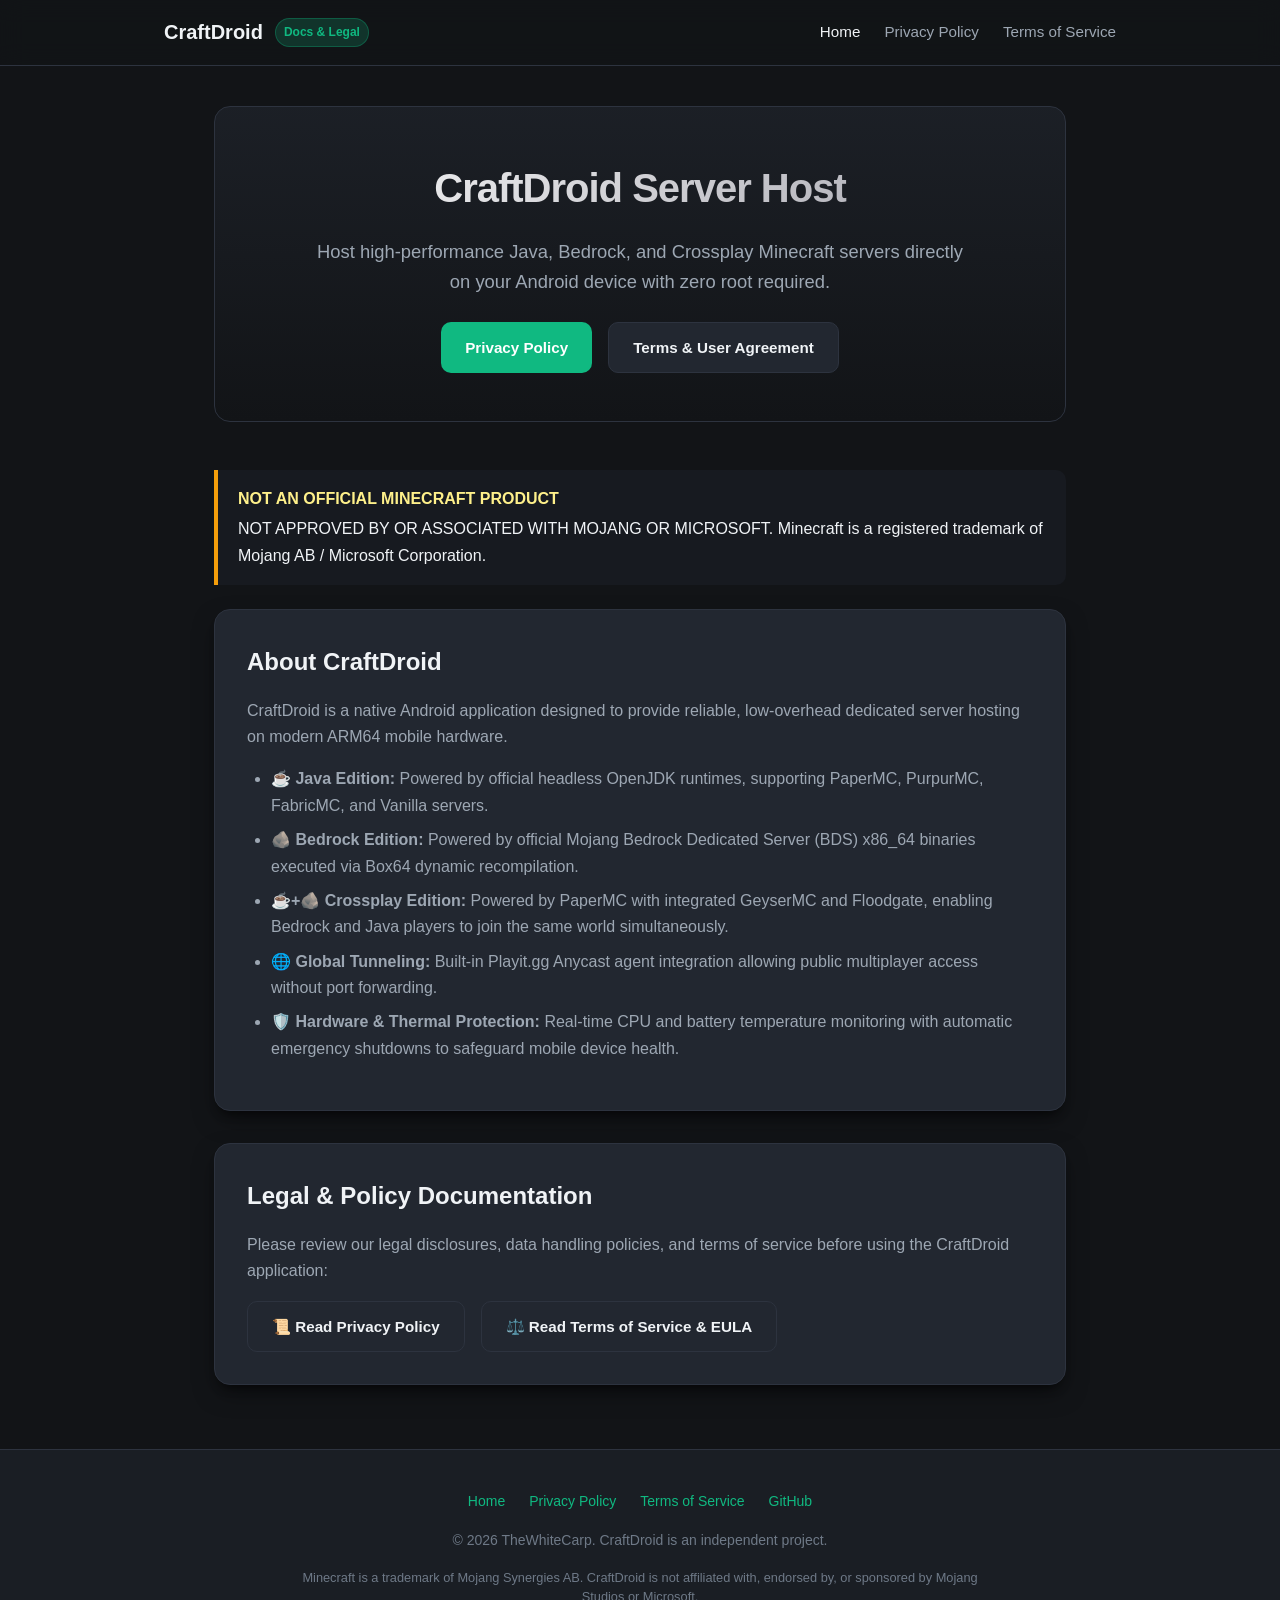
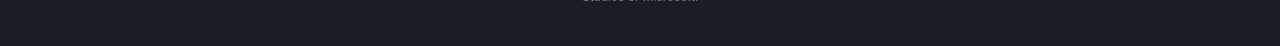
==== doc/index.html @ 3264bdd9 "Add /docs and /doc directories and .nojekyll for GitHub Pages deployment" ====
<!DOCTYPE html>
<html lang="en">
<head>
  <meta charset="UTF-8">
  <meta name="viewport" content="width=device-width, initial-scale=1.0">
  <title>CraftDroid — Dedicated Minecraft Server Host for Android</title>
  <link rel="stylesheet" href="styles.css">
  <meta name="description" content="CraftDroid allows you to run high-performance Java, Bedrock, and Crossplay Minecraft servers directly on your Android device.">
</head>
<body>
  <header>
    <div class="nav-container">
      <a href="index.html" class="brand">
        CraftDroid <span class="badge">Docs & Legal</span>
      </a>
      <nav>
        <ul class="nav-links">
          <li><a href="index.html" class="active">Home</a></li>
          <li><a href="privacy.html">Privacy Policy</a></li>
          <li><a href="terms.html">Terms of Service</a></li>
        </ul>
      </nav>
    </div>
  </header>

  <main>
    <section class="hero">
      <h1>CraftDroid Server Host</h1>
      <p>Host high-performance Java, Bedrock, and Crossplay Minecraft servers directly on your Android device with zero root required.</p>
      <div class="btn-group">
        <a href="privacy.html" class="btn btn-primary">Privacy Policy</a>
        <a href="terms.html" class="btn btn-secondary">Terms & User Agreement</a>
      </div>
    </section>

    <div class="disclaimer-box">
      <strong>NOT AN OFFICIAL MINECRAFT PRODUCT</strong>
      NOT APPROVED BY OR ASSOCIATED WITH MOJANG OR MICROSOFT. Minecraft is a registered trademark of Mojang AB / Microsoft Corporation.
    </div>

    <section class="card">
      <h2>About CraftDroid</h2>
      <p>
        CraftDroid is a native Android application designed to provide reliable, low-overhead dedicated server hosting on modern ARM64 mobile hardware.
      </p>
      <ul>
        <li><strong>☕ Java Edition:</strong> Powered by official headless OpenJDK runtimes, supporting PaperMC, PurpurMC, FabricMC, and Vanilla servers.</li>
        <li><strong>🪨 Bedrock Edition:</strong> Powered by official Mojang Bedrock Dedicated Server (BDS) x86_64 binaries executed via Box64 dynamic recompilation.</li>
        <li><strong>☕+🪨 Crossplay Edition:</strong> Powered by PaperMC with integrated GeyserMC and Floodgate, enabling Bedrock and Java players to join the same world simultaneously.</li>
        <li><strong>🌐 Global Tunneling:</strong> Built-in Playit.gg Anycast agent integration allowing public multiplayer access without port forwarding.</li>
        <li><strong>🛡️ Hardware & Thermal Protection:</strong> Real-time CPU and battery temperature monitoring with automatic emergency shutdowns to safeguard mobile device health.</li>
      </ul>
    </section>

    <section class="card">
      <h2>Legal & Policy Documentation</h2>
      <p>
        Please review our legal disclosures, data handling policies, and terms of service before using the CraftDroid application:
      </p>
      <div class="btn-group" style="justify-content: flex-start;">
        <a href="privacy.html" class="btn btn-secondary">📜 Read Privacy Policy</a>
        <a href="terms.html" class="btn btn-secondary">⚖️ Read Terms of Service & EULA</a>
      </div>
    </section>
  </main>

  <footer>
    <div class="footer-content">
      <div class="footer-links">
        <a href="index.html">Home</a>
        <a href="privacy.html">Privacy Policy</a>
        <a href="terms.html">Terms of Service</a>
        <a href="https://github.com/TheWhiteCarp/CraftDroid.github.io" target="_blank" rel="noopener">GitHub</a>
      </div>
      <p>&copy; 2026 TheWhiteCarp. CraftDroid is an independent project.</p>
      <p class="footer-disclaimer">
        Minecraft is a trademark of Mojang Synergies AB. CraftDroid is not affiliated with, endorsed by, or sponsored by Mojang Studios or Microsoft.
      </p>
    </div>
  </footer>
</body>
</html>
---- doc/styles.css ----
:root {
  --bg-primary: #121417;
  --bg-secondary: #1a1e24;
  --bg-card: #222730;
  --text-primary: #f0f3f6;
  --text-secondary: #9da7b3;
  --text-muted: #6e7987;
  --accent-green: #38bdf8;
  --accent-emerald: #10b981;
  --accent-warning: #f59e0b;
  --border-color: #2d333f;
  --header-bg: rgba(18, 20, 23, 0.85);
  --shadow: 0 10px 25px -5px rgba(0, 0, 0, 0.5), 0 8px 10px -6px rgba(0, 0, 0, 0.5);
  --radius-lg: 16px;
  --radius-md: 10px;
}

* {
  box-sizing: border-box;
  margin: 0;
  padding: 0;
}

body {
  font-family: -apple-system, BlinkMacSystemFont, "Segoe UI", Roboto, Helvetica, Arial, sans-serif;
  background-color: var(--bg-primary);
  color: var(--text-primary);
  line-height: 1.65;
  -webkit-font-smoothing: antialiased;
}

a {
  color: var(--accent-emerald);
  text-decoration: none;
  transition: color 0.2s ease;
}

a:hover {
  color: #34d399;
  text-decoration: underline;
}

header {
  position: sticky;
  top: 0;
  z-index: 100;
  background-color: var(--header-bg);
  backdrop-filter: blur(12px);
  -webkit-backdrop-filter: blur(12px);
  border-bottom: 1px solid var(--border-color);
}

.nav-container {
  max-width: 1000px;
  margin: 0 auto;
  padding: 1rem 1.5rem;
  display: flex;
  align-items: center;
  justify-content: space-between;
}

.brand {
  display: flex;
  align-items: center;
  gap: 0.75rem;
  font-weight: 700;
  font-size: 1.25rem;
  color: var(--text-primary);
  text-decoration: none;
}

.brand span.badge {
  font-size: 0.75rem;
  background: rgba(16, 185, 129, 0.2);
  color: var(--accent-emerald);
  padding: 0.2rem 0.5rem;
  border-radius: 9999px;
  border: 1px solid rgba(16, 185, 129, 0.3);
}

.nav-links {
  display: flex;
  gap: 1.5rem;
  list-style: none;
}

.nav-links a {
  color: var(--text-secondary);
  font-size: 0.95rem;
  font-weight: 500;
}

.nav-links a:hover,
.nav-links a.active {
  color: var(--text-primary);
  text-decoration: none;
}

main {
  max-width: 900px;
  margin: 2.5rem auto;
  padding: 0 1.5rem;
}

.hero {
  text-align: center;
  padding: 3rem 1rem;
  background: linear-gradient(180deg, rgba(34, 39, 48, 0.6) 0%, rgba(18, 20, 23, 0) 100%);
  border-radius: var(--radius-lg);
  border: 1px solid var(--border-color);
  margin-bottom: 3rem;
}

.hero h1 {
  font-size: 2.5rem;
  font-weight: 800;
  margin-bottom: 1rem;
  letter-spacing: -0.025em;
  background: linear-gradient(135deg, #ffffff 0%, #a1a1aa 100%);
  -webkit-background-clip: text;
  -webkit-text-fill-color: transparent;
}

.hero p {
  font-size: 1.15rem;
  color: var(--text-secondary);
  max-width: 650px;
  margin: 0 auto 1.5rem auto;
}

.btn-group {
  display: flex;
  gap: 1rem;
  justify-content: center;
  flex-wrap: wrap;
}

.btn {
  display: inline-flex;
  align-items: center;
  gap: 0.5rem;
  padding: 0.75rem 1.5rem;
  border-radius: var(--radius-md);
  font-weight: 600;
  font-size: 0.95rem;
  text-decoration: none;
  transition: all 0.2s ease;
}

.btn-primary {
  background-color: var(--accent-emerald);
  color: #ffffff;
}

.btn-primary:hover {
  background-color: #059669;
  text-decoration: none;
  transform: translateY(-1px);
}

.btn-secondary {
  background-color: var(--bg-card);
  color: var(--text-primary);
  border: 1px solid var(--border-color);
}

.btn-secondary:hover {
  background-color: var(--border-color);
  text-decoration: none;
}

.card {
  background-color: var(--bg-card);
  border: 1px solid var(--border-color);
  border-radius: var(--radius-lg);
  padding: 2rem;
  margin-bottom: 2rem;
  box-shadow: var(--shadow);
}

.card h2 {
  font-size: 1.5rem;
  font-weight: 700;
  margin-bottom: 1rem;
  color: var(--text-primary);
  display: flex;
  align-items: center;
  gap: 0.5rem;
}

.card h3 {
  font-size: 1.2rem;
  font-weight: 600;
  margin-top: 1.5rem;
  margin-bottom: 0.75rem;
  color: #e2e8f0;
}

.card p {
  color: var(--text-secondary);
  margin-bottom: 1rem;
}

.card ul, .card ol {
  color: var(--text-secondary);
  margin-left: 1.5rem;
  margin-bottom: 1rem;
}

.card li {
  margin-bottom: 0.5rem;
}

.alert {
  padding: 1rem 1.25rem;
  border-radius: var(--radius-md);
  margin-bottom: 1.5rem;
  display: flex;
  gap: 0.75rem;
  font-size: 0.95rem;
}

.alert-warning {
  background-color: rgba(245, 158, 11, 0.12);
  border: 1px solid rgba(245, 158, 11, 0.3);
  color: #fbbf24;
}

.alert-info {
  background-color: rgba(16, 185, 129, 0.12);
  border: 1px solid rgba(16, 185, 129, 0.3);
  color: #34d399;
}

.disclaimer-box {
  background-color: #171a20;
  border-left: 4px solid var(--accent-warning);
  padding: 1rem 1.25rem;
  margin: 1.5rem 0;
  border-radius: 0 var(--radius-md) var(--radius-md) 0;
}

.disclaimer-box strong {
  color: #fef08a;
  display: block;
  margin-bottom: 0.25rem;
}

footer {
  border-top: 1px solid var(--border-color);
  background-color: var(--bg-secondary);
  padding: 2.5rem 1.5rem;
  margin-top: 4rem;
  text-align: center;
  color: var(--text-muted);
  font-size: 0.875rem;
}

.footer-content {
  max-width: 900px;
  margin: 0 auto;
}

.footer-links {
  display: flex;
  justify-content: center;
  gap: 1.5rem;
  margin-bottom: 1rem;
}

.footer-disclaimer {
  max-width: 700px;
  margin: 1rem auto 0 auto;
  font-size: 0.8rem;
  line-height: 1.5;
  color: var(--text-muted);
}

@media (max-width: 640px) {
  .hero h1 {
    font-size: 2rem;
  }
  .nav-container {
    flex-direction: column;
    gap: 1rem;
  }
  .card {
    padding: 1.5rem;
  }
}
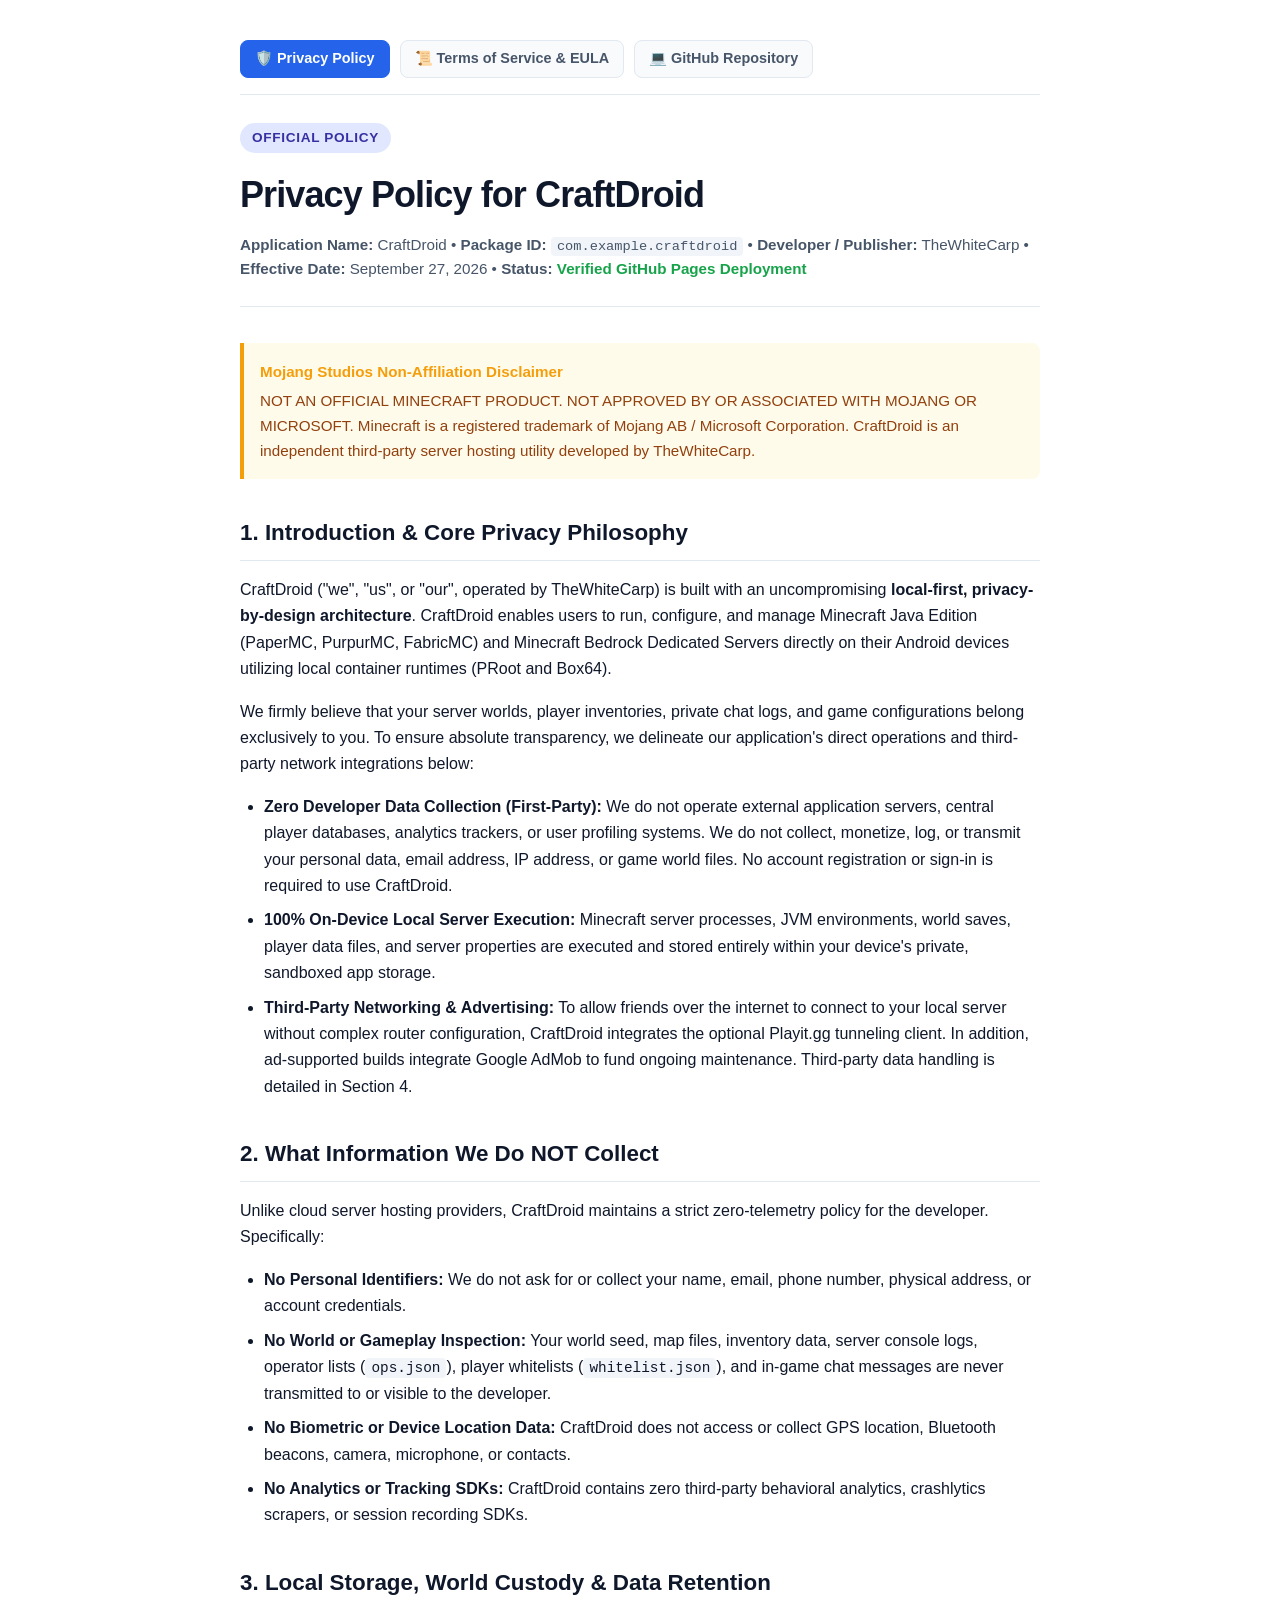
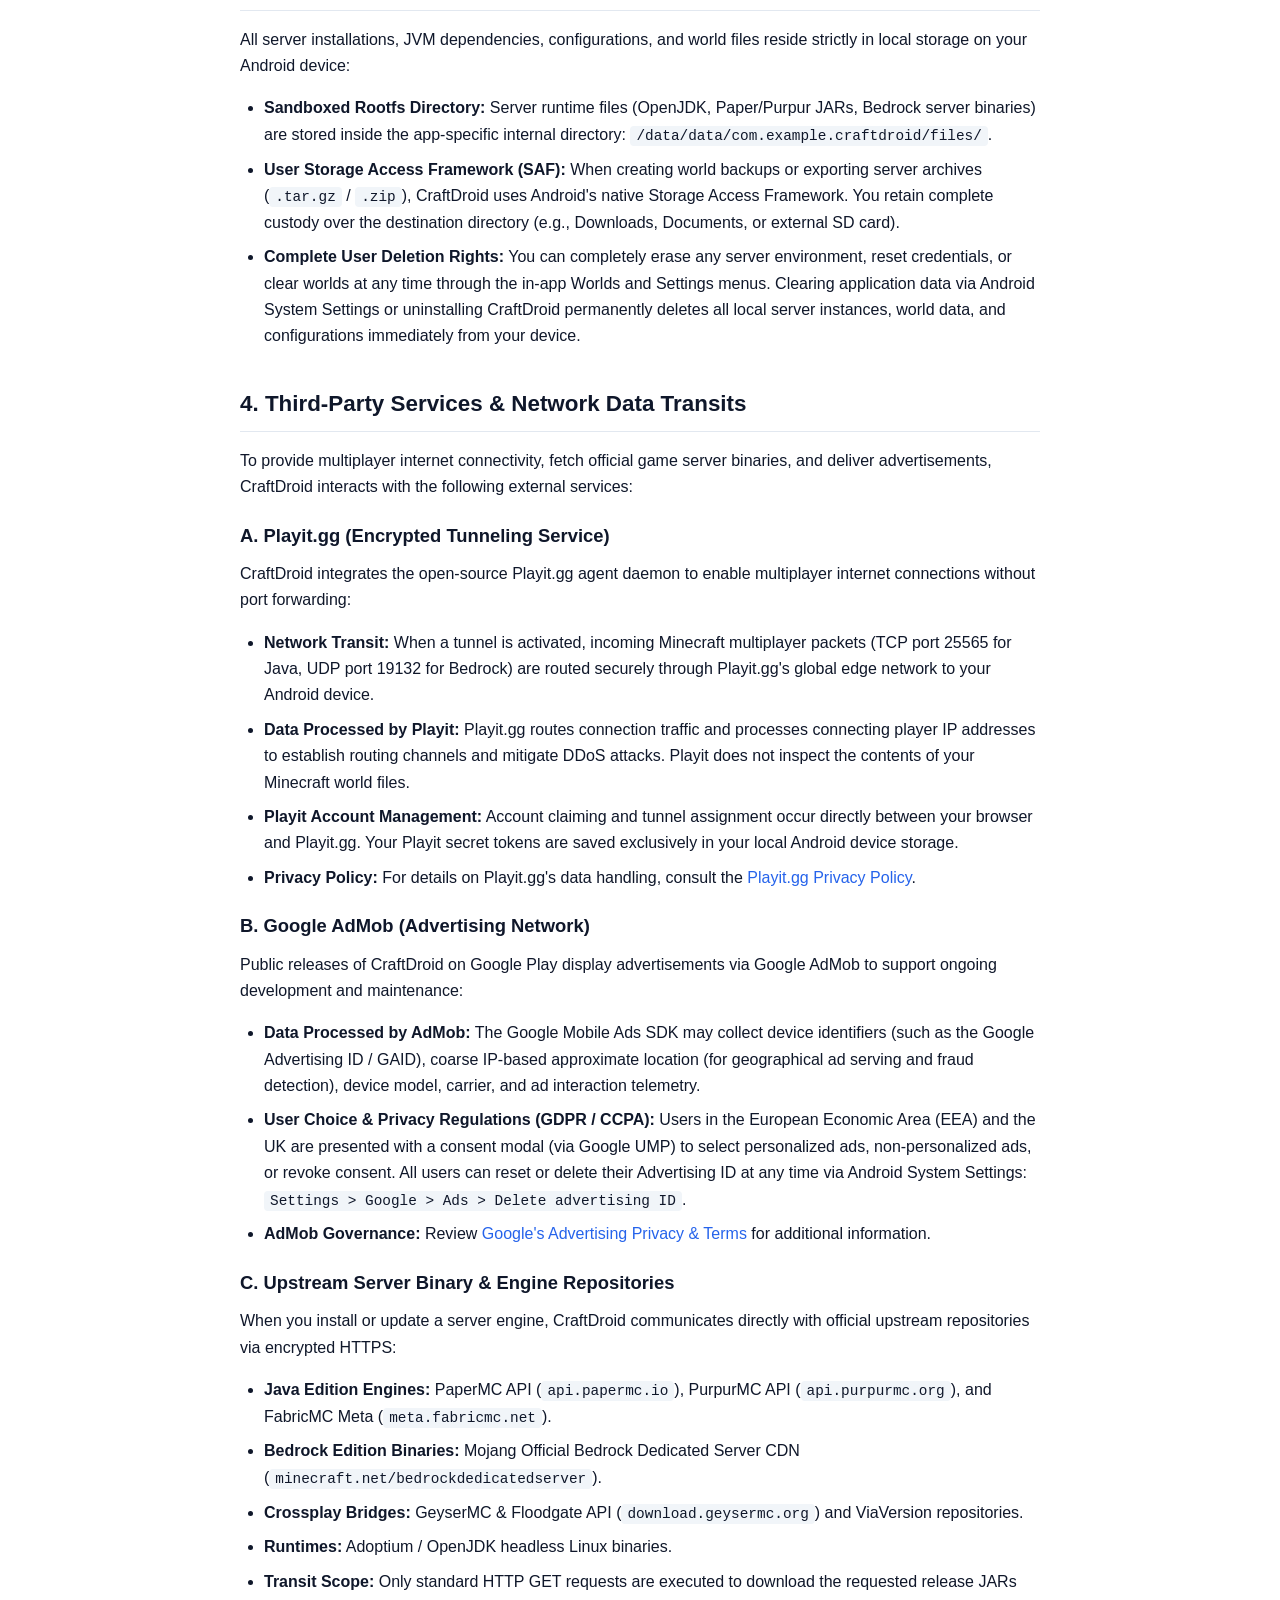
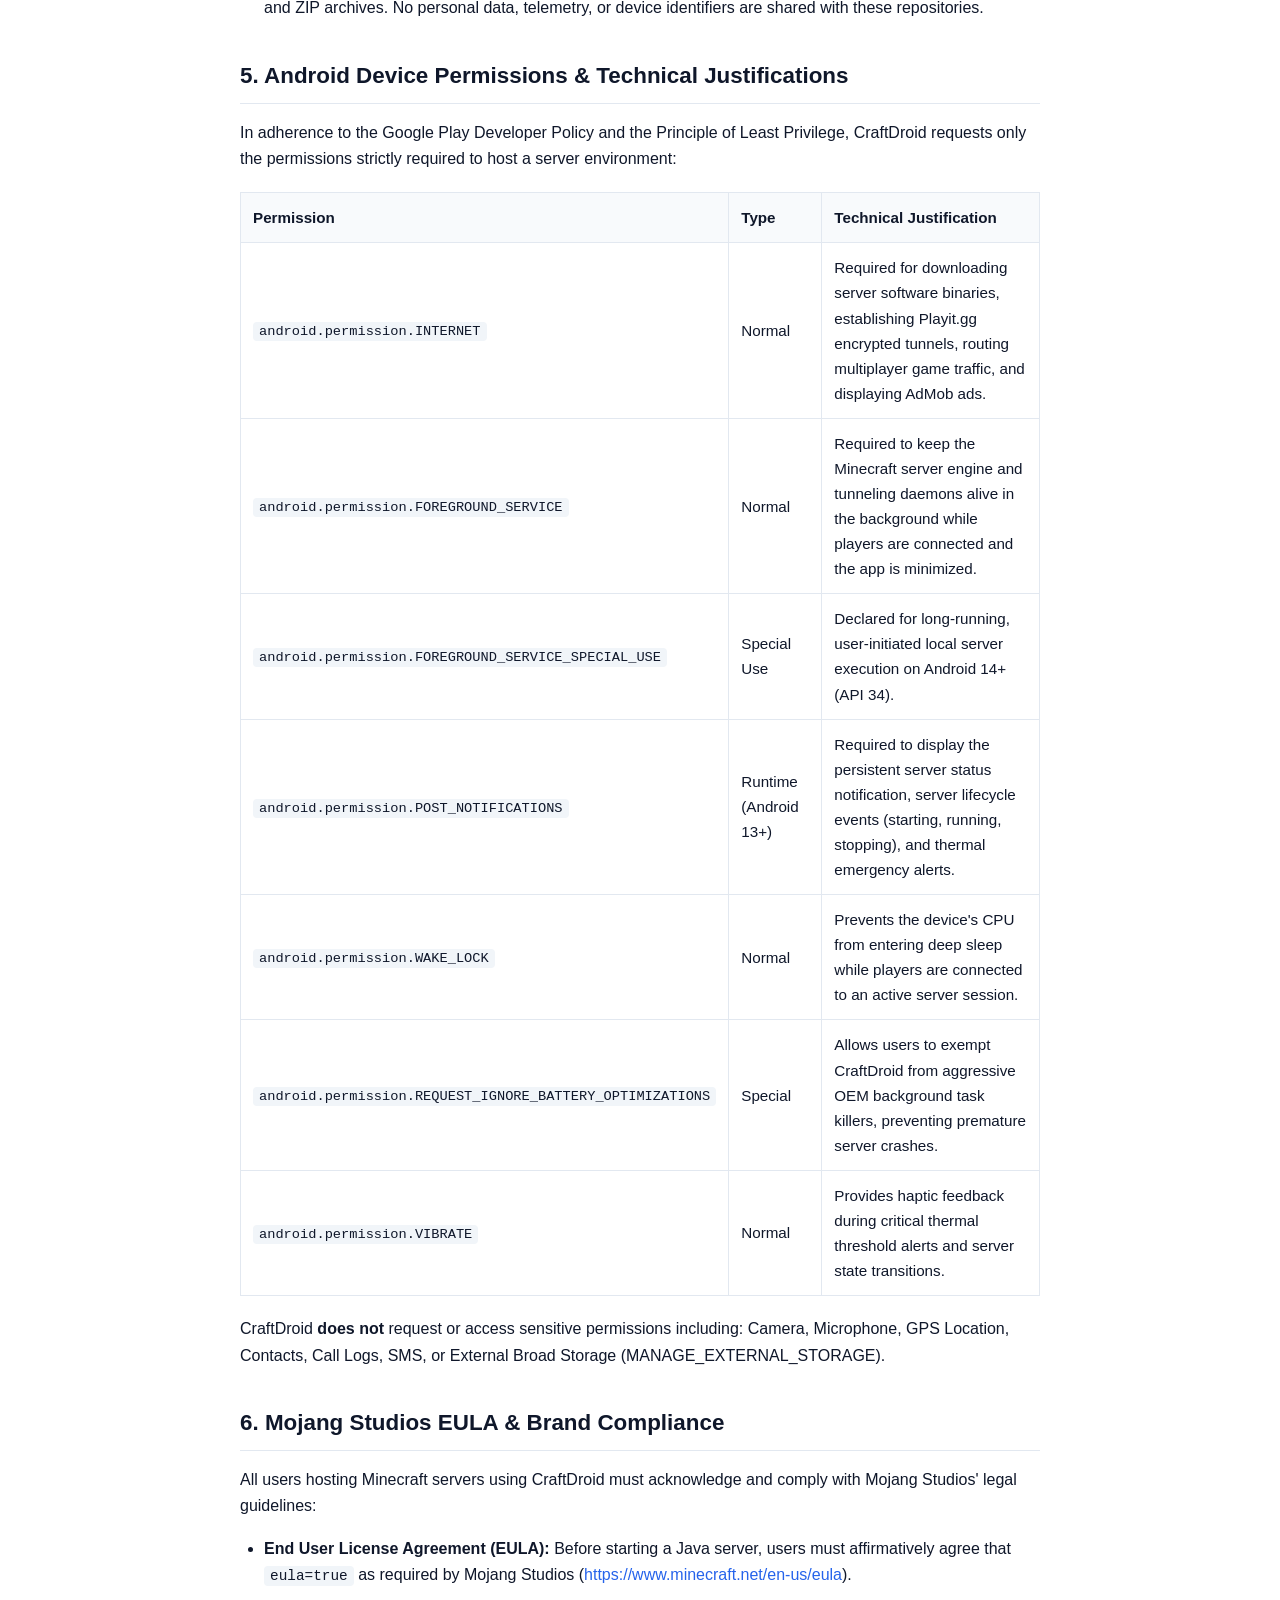
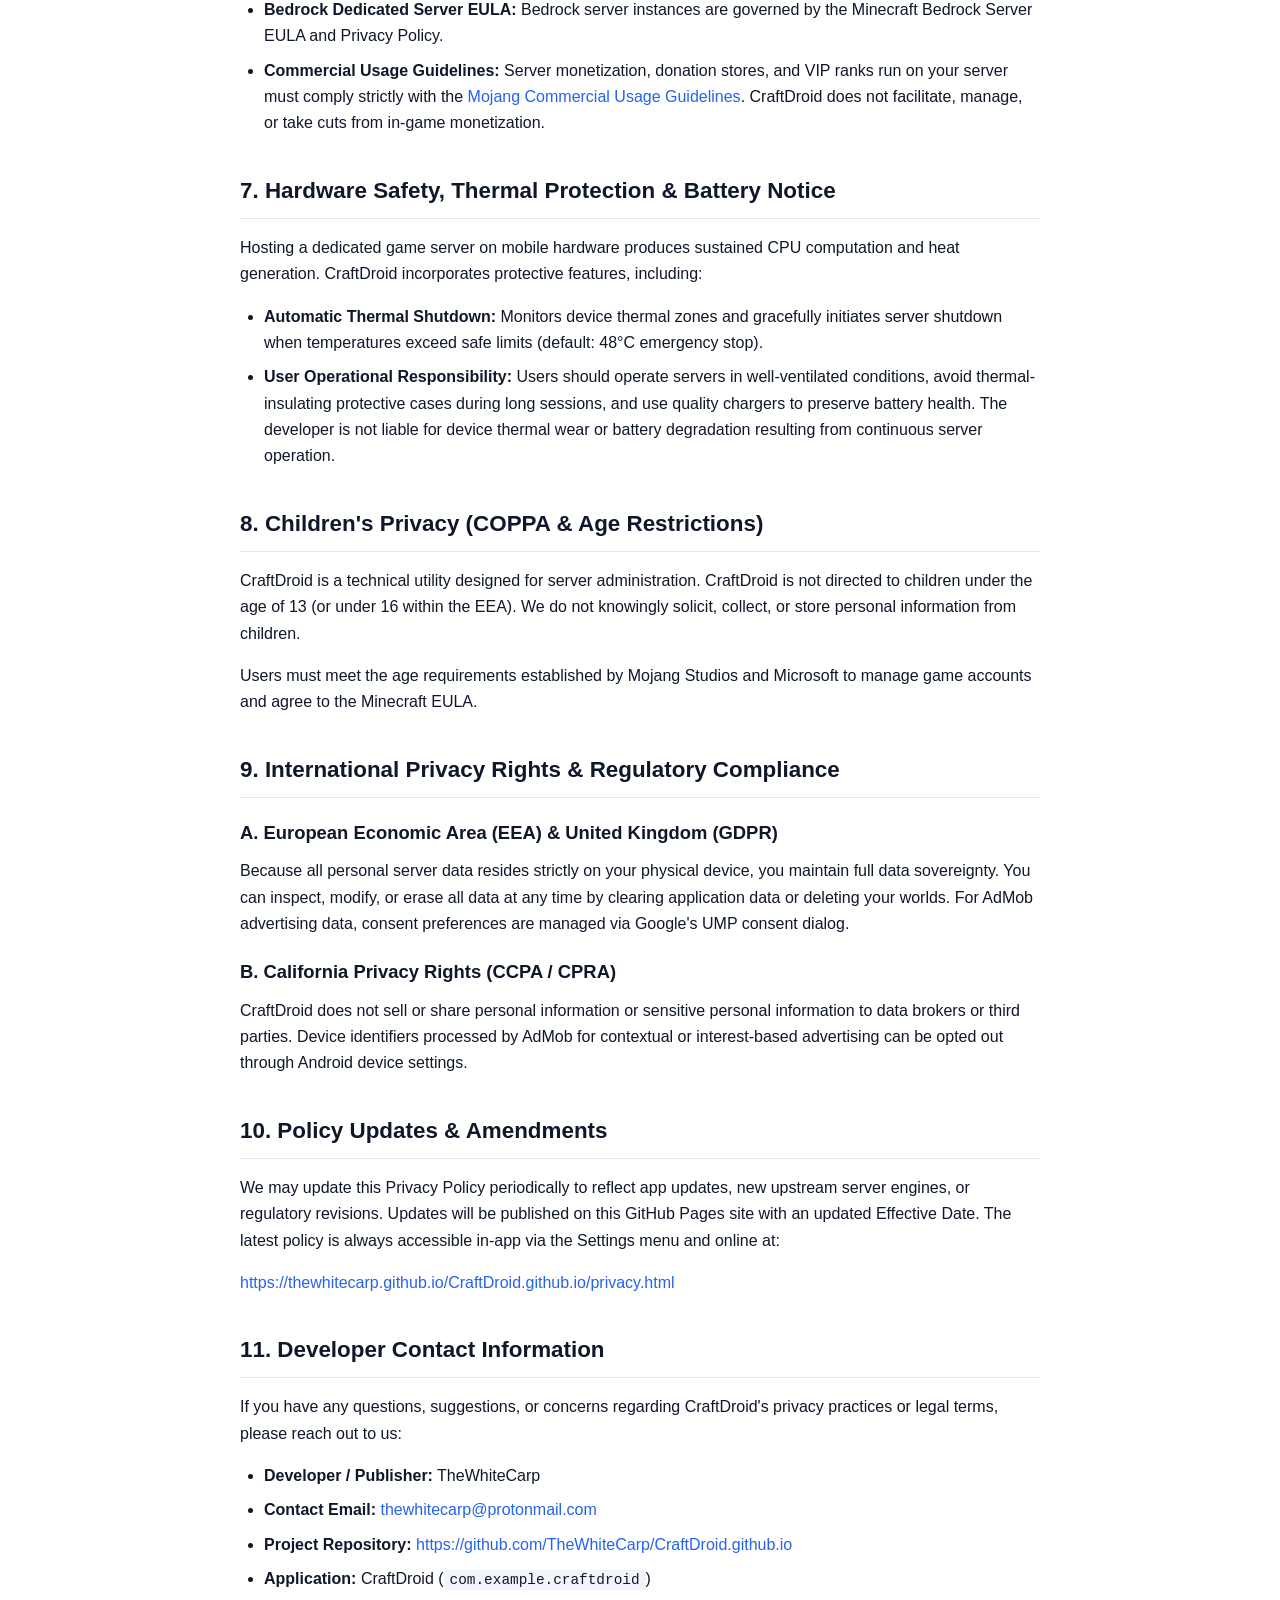
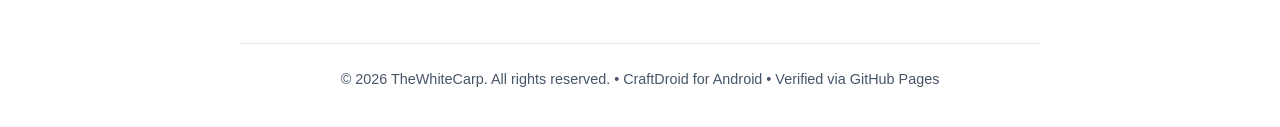
==== commit 75731f97: "Match UI and design to BRIEF.github.io with enhanced policies, terms, and Play Console Data Safety g" ====
--- a/doc/index.html
+++ b/doc/index.html
@@ -3,80 +3,440 @@
 <head>
   <meta charset="UTF-8">
   <meta name="viewport" content="width=device-width, initial-scale=1.0">
-  <title>CraftDroid — Dedicated Minecraft Server Host for Android</title>
-  <link rel="stylesheet" href="styles.css">
-  <meta name="description" content="CraftDroid allows you to run high-performance Java, Bedrock, and Crossplay Minecraft servers directly on your Android device.">
+  <title>Privacy Policy - CraftDroid</title>
+  <meta name="description" content="Privacy Policy for CraftDroid - An independent, local-first Minecraft server hosting and management utility for Android.">
+  <link rel="canonical" href="https://thewhitecarp.github.io/CraftDroid.github.io/">
+  <style>
+    :root {
+      --bg: #ffffff;
+      --card-bg: #f8fafc;
+      --text: #0f172a;
+      --text-muted: #475569;
+      --border: #e2e8f0;
+      --primary: #2563eb;
+      --primary-light: #eff6ff;
+      --badge-bg: #e0e7ff;
+      --badge-text: #3730a3;
+      --callout-bg: #f1f5f9;
+      --callout-border: #94a3b8;
+      --code-bg: #f1f5f9;
+      --warning-bg: #fffbeb;
+      --warning-border: #f59e0b;
+      --warning-text: #92400e;
+    }
+
+    @media (prefers-color-scheme: dark) {
+      :root {
+        --bg: #0b0f19;
+        --card-bg: #111827;
+        --text: #f3f4f6;
+        --text-muted: #9ca3af;
+        --border: #1f2937;
+        --primary: #3b82f6;
+        --primary-light: #1e293b;
+        --badge-bg: #312e81;
+        --badge-text: #c7d2fe;
+        --callout-bg: #1e293b;
+        --callout-border: #475569;
+        --code-bg: #1f2937;
+        --warning-bg: #1c1917;
+        --warning-border: #d97706;
+        --warning-text: #fef3c7;
+      }
+    }
+
+    * {
+      box-sizing: border-box;
+      margin: 0;
+      padding: 0;
+    }
+
+    body {
+      font-family: -apple-system, BlinkMacSystemFont, "Segoe UI", Roboto, Helvetica, Arial, sans-serif;
+      line-height: 1.65;
+      color: var(--text);
+      background-color: var(--bg);
+      padding: 40px 20px;
+    }
+
+    .container {
+      max-width: 800px;
+      margin: 0 auto;
+    }
+
+    /* Top Navigation Tabs */
+    .nav-tabs {
+      display: flex;
+      gap: 10px;
+      margin-bottom: 28px;
+      padding-bottom: 16px;
+      border-bottom: 1px solid var(--border);
+      flex-wrap: wrap;
+    }
+
+    .nav-tab {
+      display: inline-flex;
+      align-items: center;
+      gap: 6px;
+      padding: 6px 14px;
+      border-radius: 8px;
+      font-size: 0.9rem;
+      font-weight: 600;
+      color: var(--text-muted);
+      background-color: var(--card-bg);
+      border: 1px solid var(--border);
+      text-decoration: none;
+      transition: all 0.15s ease-in-out;
+    }
+
+    .nav-tab:hover {
+      color: var(--primary);
+      border-color: var(--primary);
+      text-decoration: none;
+    }
+
+    .nav-tab.active {
+      background-color: var(--primary);
+      color: #ffffff;
+      border-color: var(--primary);
+    }
+
+    header {
+      border-bottom: 1px solid var(--border);
+      padding-bottom: 24px;
+      margin-bottom: 36px;
+    }
+
+    .app-badge {
+      display: inline-block;
+      padding: 4px 12px;
+      border-radius: 9999px;
+      background: var(--badge-bg);
+      color: var(--badge-text);
+      font-size: 0.85rem;
+      font-weight: 600;
+      text-transform: uppercase;
+      letter-spacing: 0.05em;
+      margin-bottom: 12px;
+    }
+
+    h1 {
+      font-size: 2.25rem;
+      font-weight: 800;
+      letter-spacing: -0.025em;
+      color: var(--text);
+      margin-bottom: 8px;
+    }
+
+    .meta {
+      font-size: 0.95rem;
+      color: var(--text-muted);
+      line-height: 1.6;
+    }
+
+    h2 {
+      font-size: 1.4rem;
+      font-weight: 700;
+      margin-top: 36px;
+      margin-bottom: 16px;
+      padding-bottom: 8px;
+      border-bottom: 1px solid var(--border);
+      color: var(--text);
+    }
+
+    h3 {
+      font-size: 1.15rem;
+      font-weight: 600;
+      margin-top: 20px;
+      margin-bottom: 10px;
+      color: var(--text);
+    }
+
+    p {
+      margin-bottom: 16px;
+      color: var(--text);
+    }
+
+    ul, ol {
+      margin-bottom: 16px;
+      padding-left: 24px;
+      color: var(--text);
+    }
+
+    li {
+      margin-bottom: 8px;
+    }
+
+    a {
+      color: var(--primary);
+      text-decoration: none;
+    }
+
+    a:hover {
+      text-decoration: underline;
+    }
+
+    code {
+      font-family: ui-monospace, SFMono-Regular, Menlo, Monaco, Consolas, monospace;
+      font-size: 0.9em;
+      background-color: var(--code-bg);
+      padding: 2px 6px;
+      border-radius: 4px;
+    }
+
+    .callout {
+      background: var(--callout-bg);
+      border-left: 4px solid var(--callout-border);
+      padding: 16px;
+      border-radius: 0 8px 8px 0;
+      margin-bottom: 20px;
+      font-size: 0.95rem;
+    }
+
+    .callout strong {
+      display: block;
+      margin-bottom: 4px;
+      color: var(--text);
+    }
+
+    .callout-warning {
+      background: var(--warning-bg);
+      border-left-color: var(--warning-border);
+      color: var(--warning-text);
+    }
+
+    .callout-warning strong {
+      color: var(--warning-border);
+    }
+
+    table {
+      width: 100%;
+      border-collapse: collapse;
+      margin: 20px 0;
+      font-size: 0.95rem;
+    }
+
+    th, td {
+      border: 1px solid var(--border);
+      padding: 12px;
+      text-align: left;
+    }
+
+    th {
+      background-color: var(--card-bg);
+      font-weight: 600;
+    }
+
+    footer {
+      margin-top: 50px;
+      padding-top: 24px;
+      border-top: 1px solid var(--border);
+      font-size: 0.9rem;
+      color: var(--text-muted);
+      text-align: center;
+    }
+  </style>
 </head>
 <body>
+
+<div class="container">
+  <nav class="nav-tabs" aria-label="Documentation Navigation">
+    <a href="privacy.html" class="nav-tab active">🛡️ Privacy Policy</a>
+    <a href="terms.html" class="nav-tab">📜 Terms of Service &amp; EULA</a>
+    <a href="https://github.com/TheWhiteCarp/CraftDroid.github.io" target="_blank" rel="noopener" class="nav-tab">💻 GitHub Repository</a>
+  </nav>
+
   <header>
-    <div class="nav-container">
-      <a href="index.html" class="brand">
-        CraftDroid <span class="badge">Docs & Legal</span>
-      </a>
-      <nav>
-        <ul class="nav-links">
-          <li><a href="index.html" class="active">Home</a></li>
-          <li><a href="privacy.html">Privacy Policy</a></li>
-          <li><a href="terms.html">Terms of Service</a></li>
-        </ul>
-      </nav>
+    <span class="app-badge">Official Policy</span>
+    <h1>Privacy Policy for CraftDroid</h1>
+    <div class="meta">
+      <strong>Application Name:</strong> CraftDroid &bull; 
+      <strong>Package ID:</strong> <code>com.example.craftdroid</code> &bull; 
+      <strong>Developer / Publisher:</strong> TheWhiteCarp &bull; 
+      <strong>Effective Date:</strong> September 27, 2026 &bull; 
+      <strong>Status:</strong> <span style="color: #16a34a; font-weight: 600;">Verified GitHub Pages Deployment</span>
     </div>
   </header>
 
   <main>
-    <section class="hero">
-      <h1>CraftDroid Server Host</h1>
-      <p>Host high-performance Java, Bedrock, and Crossplay Minecraft servers directly on your Android device with zero root required.</p>
-      <div class="btn-group">
-        <a href="privacy.html" class="btn btn-primary">Privacy Policy</a>
-        <a href="terms.html" class="btn btn-secondary">Terms & User Agreement</a>
-      </div>
-    </section>
-
-    <div class="disclaimer-box">
-      <strong>NOT AN OFFICIAL MINECRAFT PRODUCT</strong>
-      NOT APPROVED BY OR ASSOCIATED WITH MOJANG OR MICROSOFT. Minecraft is a registered trademark of Mojang AB / Microsoft Corporation.
+    <div class="callout callout-warning">
+      <strong>Mojang Studios Non-Affiliation Disclaimer</strong>
+      NOT AN OFFICIAL MINECRAFT PRODUCT. NOT APPROVED BY OR ASSOCIATED WITH MOJANG OR MICROSOFT.
+      Minecraft is a registered trademark of Mojang AB / Microsoft Corporation. CraftDroid is an independent third-party server hosting utility developed by TheWhiteCarp.
     </div>
 
-    <section class="card">
-      <h2>About CraftDroid</h2>
-      <p>
-        CraftDroid is a native Android application designed to provide reliable, low-overhead dedicated server hosting on modern ARM64 mobile hardware.
-      </p>
-      <ul>
-        <li><strong>☕ Java Edition:</strong> Powered by official headless OpenJDK runtimes, supporting PaperMC, PurpurMC, FabricMC, and Vanilla servers.</li>
-        <li><strong>🪨 Bedrock Edition:</strong> Powered by official Mojang Bedrock Dedicated Server (BDS) x86_64 binaries executed via Box64 dynamic recompilation.</li>
-        <li><strong>☕+🪨 Crossplay Edition:</strong> Powered by PaperMC with integrated GeyserMC and Floodgate, enabling Bedrock and Java players to join the same world simultaneously.</li>
-        <li><strong>🌐 Global Tunneling:</strong> Built-in Playit.gg Anycast agent integration allowing public multiplayer access without port forwarding.</li>
-        <li><strong>🛡️ Hardware & Thermal Protection:</strong> Real-time CPU and battery temperature monitoring with automatic emergency shutdowns to safeguard mobile device health.</li>
-      </ul>
-    </section>
-
-    <section class="card">
-      <h2>Legal & Policy Documentation</h2>
-      <p>
-        Please review our legal disclosures, data handling policies, and terms of service before using the CraftDroid application:
-      </p>
-      <div class="btn-group" style="justify-content: flex-start;">
-        <a href="privacy.html" class="btn btn-secondary">📜 Read Privacy Policy</a>
-        <a href="terms.html" class="btn btn-secondary">⚖️ Read Terms of Service & EULA</a>
-      </div>
+    <section>
+      <h2>1. Introduction &amp; Core Privacy Philosophy</h2>
+      <p>CraftDroid ("we", "us", or "our", operated by TheWhiteCarp) is built with an uncompromising <strong>local-first, privacy-by-design architecture</strong>. CraftDroid enables users to run, configure, and manage Minecraft Java Edition (PaperMC, PurpurMC, FabricMC) and Minecraft Bedrock Dedicated Servers directly on their Android devices utilizing local container runtimes (PRoot and Box64).</p>
+      <p>We firmly believe that your server worlds, player inventories, private chat logs, and game configurations belong exclusively to you. To ensure absolute transparency, we delineate our application's direct operations and third-party network integrations below:</p>
+      <ul>
+        <li><strong>Zero Developer Data Collection (First-Party):</strong> We do not operate external application servers, central player databases, analytics trackers, or user profiling systems. We do not collect, monetize, log, or transmit your personal data, email address, IP address, or game world files. No account registration or sign-in is required to use CraftDroid.</li>
+        <li><strong>100% On-Device Local Server Execution:</strong> Minecraft server processes, JVM environments, world saves, player data files, and server properties are executed and stored entirely within your device's private, sandboxed app storage.</li>
+        <li><strong>Third-Party Networking &amp; Advertising:</strong> To allow friends over the internet to connect to your local server without complex router configuration, CraftDroid integrates the optional Playit.gg tunneling client. In addition, ad-supported builds integrate Google AdMob to fund ongoing maintenance. Third-party data handling is detailed in Section 4.</li>
+      </ul>
+    </section>
+
+    <section>
+      <h2>2. What Information We Do NOT Collect</h2>
+      <p>Unlike cloud server hosting providers, CraftDroid maintains a strict zero-telemetry policy for the developer. Specifically:</p>
+      <ul>
+        <li><strong>No Personal Identifiers:</strong> We do not ask for or collect your name, email, phone number, physical address, or account credentials.</li>
+        <li><strong>No World or Gameplay Inspection:</strong> Your world seed, map files, inventory data, server console logs, operator lists (<code>ops.json</code>), player whitelists (<code>whitelist.json</code>), and in-game chat messages are never transmitted to or visible to the developer.</li>
+        <li><strong>No Biometric or Device Location Data:</strong> CraftDroid does not access or collect GPS location, Bluetooth beacons, camera, microphone, or contacts.</li>
+        <li><strong>No Analytics or Tracking SDKs:</strong> CraftDroid contains zero third-party behavioral analytics, crashlytics scrapers, or session recording SDKs.</li>
+      </ul>
+    </section>
+
+    <section>
+      <h2>3. Local Storage, World Custody &amp; Data Retention</h2>
+      <p>All server installations, JVM dependencies, configurations, and world files reside strictly in local storage on your Android device:</p>
+      <ul>
+        <li><strong>Sandboxed Rootfs Directory:</strong> Server runtime files (OpenJDK, Paper/Purpur JARs, Bedrock server binaries) are stored inside the app-specific internal directory: <code>/data/data/com.example.craftdroid/files/</code>.</li>
+        <li><strong>User Storage Access Framework (SAF):</strong> When creating world backups or exporting server archives (<code>.tar.gz</code> / <code>.zip</code>), CraftDroid uses Android's native Storage Access Framework. You retain complete custody over the destination directory (e.g., Downloads, Documents, or external SD card).</li>
+        <li><strong>Complete User Deletion Rights:</strong> You can completely erase any server environment, reset credentials, or clear worlds at any time through the in-app Worlds and Settings menus. Clearing application data via Android System Settings or uninstalling CraftDroid permanently deletes all local server instances, world data, and configurations immediately from your device.</li>
+      </ul>
+    </section>
+
+    <section>
+      <h2>4. Third-Party Services &amp; Network Data Transits</h2>
+      <p>To provide multiplayer internet connectivity, fetch official game server binaries, and deliver advertisements, CraftDroid interacts with the following external services:</p>
+
+      <h3>A. Playit.gg (Encrypted Tunneling Service)</h3>
+      <p>CraftDroid integrates the open-source Playit.gg agent daemon to enable multiplayer internet connections without port forwarding:</p>
+      <ul>
+        <li><strong>Network Transit:</strong> When a tunnel is activated, incoming Minecraft multiplayer packets (TCP port 25565 for Java, UDP port 19132 for Bedrock) are routed securely through Playit.gg's global edge network to your Android device.</li>
+        <li><strong>Data Processed by Playit:</strong> Playit.gg routes connection traffic and processes connecting player IP addresses to establish routing channels and mitigate DDoS attacks. Playit does not inspect the contents of your Minecraft world files.</li>
+        <li><strong>Playit Account Management:</strong> Account claiming and tunnel assignment occur directly between your browser and Playit.gg. Your Playit secret tokens are saved exclusively in your local Android device storage.</li>
+        <li><strong>Privacy Policy:</strong> For details on Playit.gg's data handling, consult the <a href="https://playit.gg/privacy" target="_blank" rel="noopener">Playit.gg Privacy Policy</a>.</li>
+      </ul>
+
+      <h3>B. Google AdMob (Advertising Network)</h3>
+      <p>Public releases of CraftDroid on Google Play display advertisements via Google AdMob to support ongoing development and maintenance:</p>
+      <ul>
+        <li><strong>Data Processed by AdMob:</strong> The Google Mobile Ads SDK may collect device identifiers (such as the Google Advertising ID / GAID), coarse IP-based approximate location (for geographical ad serving and fraud detection), device model, carrier, and ad interaction telemetry.</li>
+        <li><strong>User Choice &amp; Privacy Regulations (GDPR / CCPA):</strong> Users in the European Economic Area (EEA) and the UK are presented with a consent modal (via Google UMP) to select personalized ads, non-personalized ads, or revoke consent. All users can reset or delete their Advertising ID at any time via Android System Settings: <code>Settings &gt; Google &gt; Ads &gt; Delete advertising ID</code>.</li>
+        <li><strong>AdMob Governance:</strong> Review <a href="https://policies.google.com/technologies/ads" target="_blank" rel="noopener">Google's Advertising Privacy &amp; Terms</a> for additional information.</li>
+      </ul>
+
+      <h3>C. Upstream Server Binary &amp; Engine Repositories</h3>
+      <p>When you install or update a server engine, CraftDroid communicates directly with official upstream repositories via encrypted HTTPS:</p>
+      <ul>
+        <li><strong>Java Edition Engines:</strong> PaperMC API (<code>api.papermc.io</code>), PurpurMC API (<code>api.purpurmc.org</code>), and FabricMC Meta (<code>meta.fabricmc.net</code>).</li>
+        <li><strong>Bedrock Edition Binaries:</strong> Mojang Official Bedrock Dedicated Server CDN (<code>minecraft.net/bedrockdedicatedserver</code>).</li>
+        <li><strong>Crossplay Bridges:</strong> GeyserMC &amp; Floodgate API (<code>download.geysermc.org</code>) and ViaVersion repositories.</li>
+        <li><strong>Runtimes:</strong> Adoptium / OpenJDK headless Linux binaries.</li>
+        <li><strong>Transit Scope:</strong> Only standard HTTP GET requests are executed to download the requested release JARs and ZIP archives. No personal data, telemetry, or device identifiers are shared with these repositories.</li>
+      </ul>
+    </section>
+
+    <section>
+      <h2>5. Android Device Permissions &amp; Technical Justifications</h2>
+      <p>In adherence to the Google Play Developer Policy and the Principle of Least Privilege, CraftDroid requests only the permissions strictly required to host a server environment:</p>
+      <table>
+        <thead>
+          <tr>
+            <th>Permission</th>
+            <th>Type</th>
+            <th>Technical Justification</th>
+          </tr>
+        </thead>
+        <tbody>
+          <tr>
+            <td><code>android.permission.INTERNET</code></td>
+            <td>Normal</td>
+            <td>Required for downloading server software binaries, establishing Playit.gg encrypted tunnels, routing multiplayer game traffic, and displaying AdMob ads.</td>
+          </tr>
+          <tr>
+            <td><code>android.permission.FOREGROUND_SERVICE</code></td>
+            <td>Normal</td>
+            <td>Required to keep the Minecraft server engine and tunneling daemons alive in the background while players are connected and the app is minimized.</td>
+          </tr>
+          <tr>
+            <td><code>android.permission.FOREGROUND_SERVICE_SPECIAL_USE</code></td>
+            <td>Special Use</td>
+            <td>Declared for long-running, user-initiated local server execution on Android 14+ (API 34).</td>
+          </tr>
+          <tr>
+            <td><code>android.permission.POST_NOTIFICATIONS</code></td>
+            <td>Runtime (Android 13+)</td>
+            <td>Required to display the persistent server status notification, server lifecycle events (starting, running, stopping), and thermal emergency alerts.</td>
+          </tr>
+          <tr>
+            <td><code>android.permission.WAKE_LOCK</code></td>
+            <td>Normal</td>
+            <td>Prevents the device's CPU from entering deep sleep while players are connected to an active server session.</td>
+          </tr>
+          <tr>
+            <td><code>android.permission.REQUEST_IGNORE_BATTERY_OPTIMIZATIONS</code></td>
+            <td>Special</td>
+            <td>Allows users to exempt CraftDroid from aggressive OEM background task killers, preventing premature server crashes.</td>
+          </tr>
+          <tr>
+            <td><code>android.permission.VIBRATE</code></td>
+            <td>Normal</td>
+            <td>Provides haptic feedback during critical thermal threshold alerts and server state transitions.</td>
+          </tr>
+        </tbody>
+      </table>
+      <p>CraftDroid <strong>does not</strong> request or access sensitive permissions including: Camera, Microphone, GPS Location, Contacts, Call Logs, SMS, or External Broad Storage (MANAGE_EXTERNAL_STORAGE).</p>
+    </section>
+
+    <section>
+      <h2>6. Mojang Studios EULA &amp; Brand Compliance</h2>
+      <p>All users hosting Minecraft servers using CraftDroid must acknowledge and comply with Mojang Studios' legal guidelines:</p>
+      <ul>
+        <li><strong>End User License Agreement (EULA):</strong> Before starting a Java server, users must affirmatively agree that <code>eula=true</code> as required by Mojang Studios (<a href="https://www.minecraft.net/en-us/eula" target="_blank" rel="noopener">https://www.minecraft.net/en-us/eula</a>).</li>
+        <li><strong>Bedrock Dedicated Server EULA:</strong> Bedrock server instances are governed by the Minecraft Bedrock Server EULA and Privacy Policy.</li>
+        <li><strong>Commercial Usage Guidelines:</strong> Server monetization, donation stores, and VIP ranks run on your server must comply strictly with the <a href="https://www.minecraft.net/en-us/usage-guidelines" target="_blank" rel="noopener">Mojang Commercial Usage Guidelines</a>. CraftDroid does not facilitate, manage, or take cuts from in-game monetization.</li>
+      </ul>
+    </section>
+
+    <section>
+      <h2>7. Hardware Safety, Thermal Protection &amp; Battery Notice</h2>
+      <p>Hosting a dedicated game server on mobile hardware produces sustained CPU computation and heat generation. CraftDroid incorporates protective features, including:</p>
+      <ul>
+        <li><strong>Automatic Thermal Shutdown:</strong> Monitors device thermal zones and gracefully initiates server shutdown when temperatures exceed safe limits (default: 48°C emergency stop).</li>
+        <li><strong>User Operational Responsibility:</strong> Users should operate servers in well-ventilated conditions, avoid thermal-insulating protective cases during long sessions, and use quality chargers to preserve battery health. The developer is not liable for device thermal wear or battery degradation resulting from continuous server operation.</li>
+      </ul>
+    </section>
+
+    <section>
+      <h2>8. Children's Privacy (COPPA &amp; Age Restrictions)</h2>
+      <p>CraftDroid is a technical utility designed for server administration. CraftDroid is not directed to children under the age of 13 (or under 16 within the EEA). We do not knowingly solicit, collect, or store personal information from children.</p>
+      <p>Users must meet the age requirements established by Mojang Studios and Microsoft to manage game accounts and agree to the Minecraft EULA.</p>
+    </section>
+
+    <section>
+      <h2>9. International Privacy Rights &amp; Regulatory Compliance</h2>
+      <h3>A. European Economic Area (EEA) &amp; United Kingdom (GDPR)</h3>
+      <p>Because all personal server data resides strictly on your physical device, you maintain full data sovereignty. You can inspect, modify, or erase all data at any time by clearing application data or deleting your worlds. For AdMob advertising data, consent preferences are managed via Google's UMP consent dialog.</p>
+
+      <h3>B. California Privacy Rights (CCPA / CPRA)</h3>
+      <p>CraftDroid does not sell or share personal information or sensitive personal information to data brokers or third parties. Device identifiers processed by AdMob for contextual or interest-based advertising can be opted out through Android device settings.</p>
+    </section>
+
+    <section>
+      <h2>10. Policy Updates &amp; Amendments</h2>
+      <p>We may update this Privacy Policy periodically to reflect app updates, new upstream server engines, or regulatory revisions. Updates will be published on this GitHub Pages site with an updated Effective Date. The latest policy is always accessible in-app via the Settings menu and online at:</p>
+      <p><a href="https://thewhitecarp.github.io/CraftDroid.github.io/privacy.html">https://thewhitecarp.github.io/CraftDroid.github.io/privacy.html</a></p>
+    </section>
+
+    <section>
+      <h2>11. Developer Contact Information</h2>
+      <p>If you have any questions, suggestions, or concerns regarding CraftDroid's privacy practices or legal terms, please reach out to us:</p>
+      <ul>
+        <li><strong>Developer / Publisher:</strong> TheWhiteCarp</li>
+        <li><strong>Contact Email:</strong> <a href="mailto:thewhitecarp@protonmail.com">thewhitecarp@protonmail.com</a></li>
+        <li><strong>Project Repository:</strong> <a href="https://github.com/TheWhiteCarp/CraftDroid.github.io" target="_blank" rel="noopener">https://github.com/TheWhiteCarp/CraftDroid.github.io</a></li>
+        <li><strong>Application:</strong> CraftDroid (<code>com.example.craftdroid</code>)</li>
+      </ul>
     </section>
   </main>
 
   <footer>
-    <div class="footer-content">
-      <div class="footer-links">
-        <a href="index.html">Home</a>
-        <a href="privacy.html">Privacy Policy</a>
-        <a href="terms.html">Terms of Service</a>
-        <a href="https://github.com/TheWhiteCarp/CraftDroid.github.io" target="_blank" rel="noopener">GitHub</a>
-      </div>
-      <p>&copy; 2026 TheWhiteCarp. CraftDroid is an independent project.</p>
-      <p class="footer-disclaimer">
-        Minecraft is a trademark of Mojang Synergies AB. CraftDroid is not affiliated with, endorsed by, or sponsored by Mojang Studios or Microsoft.
-      </p>
-    </div>
+    &copy; 2026 TheWhiteCarp. All rights reserved. &bull; CraftDroid for Android &bull; Verified via GitHub Pages
   </footer>
+</div>
+
 </body>
 </html>
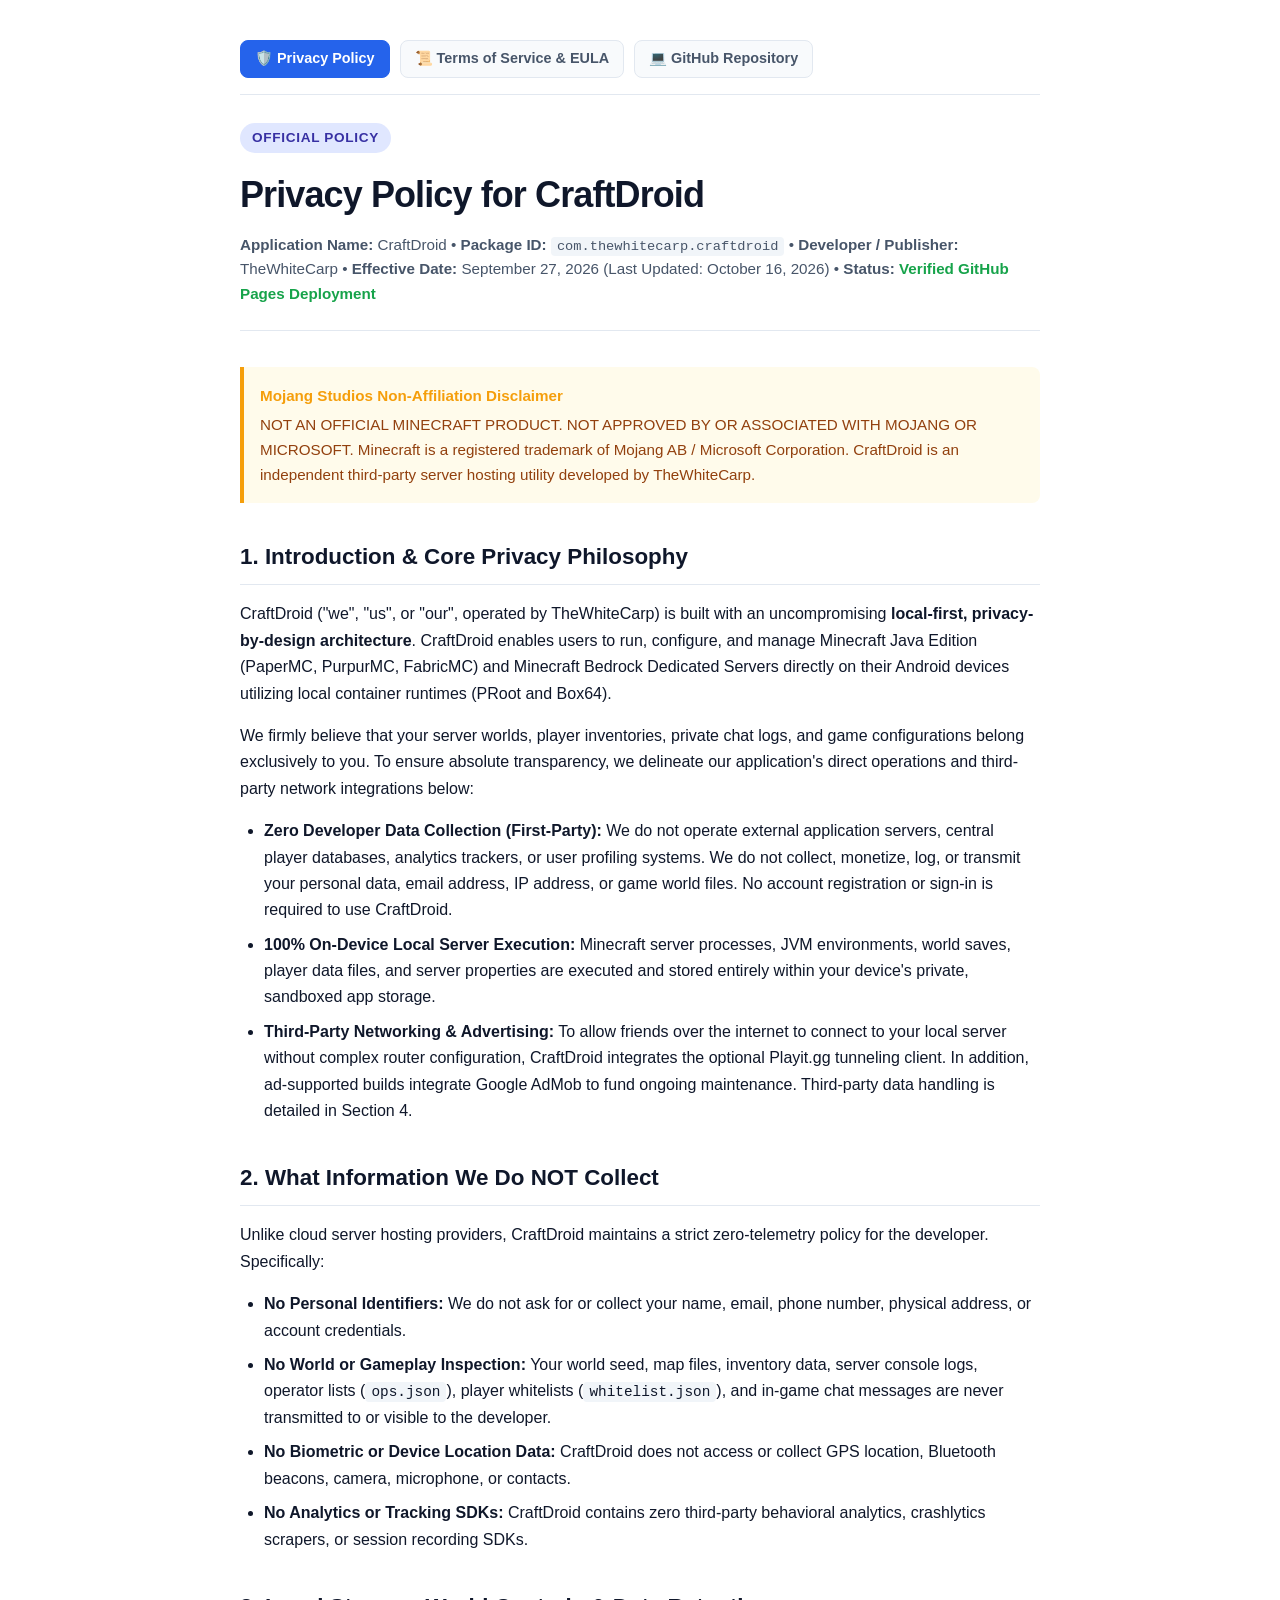
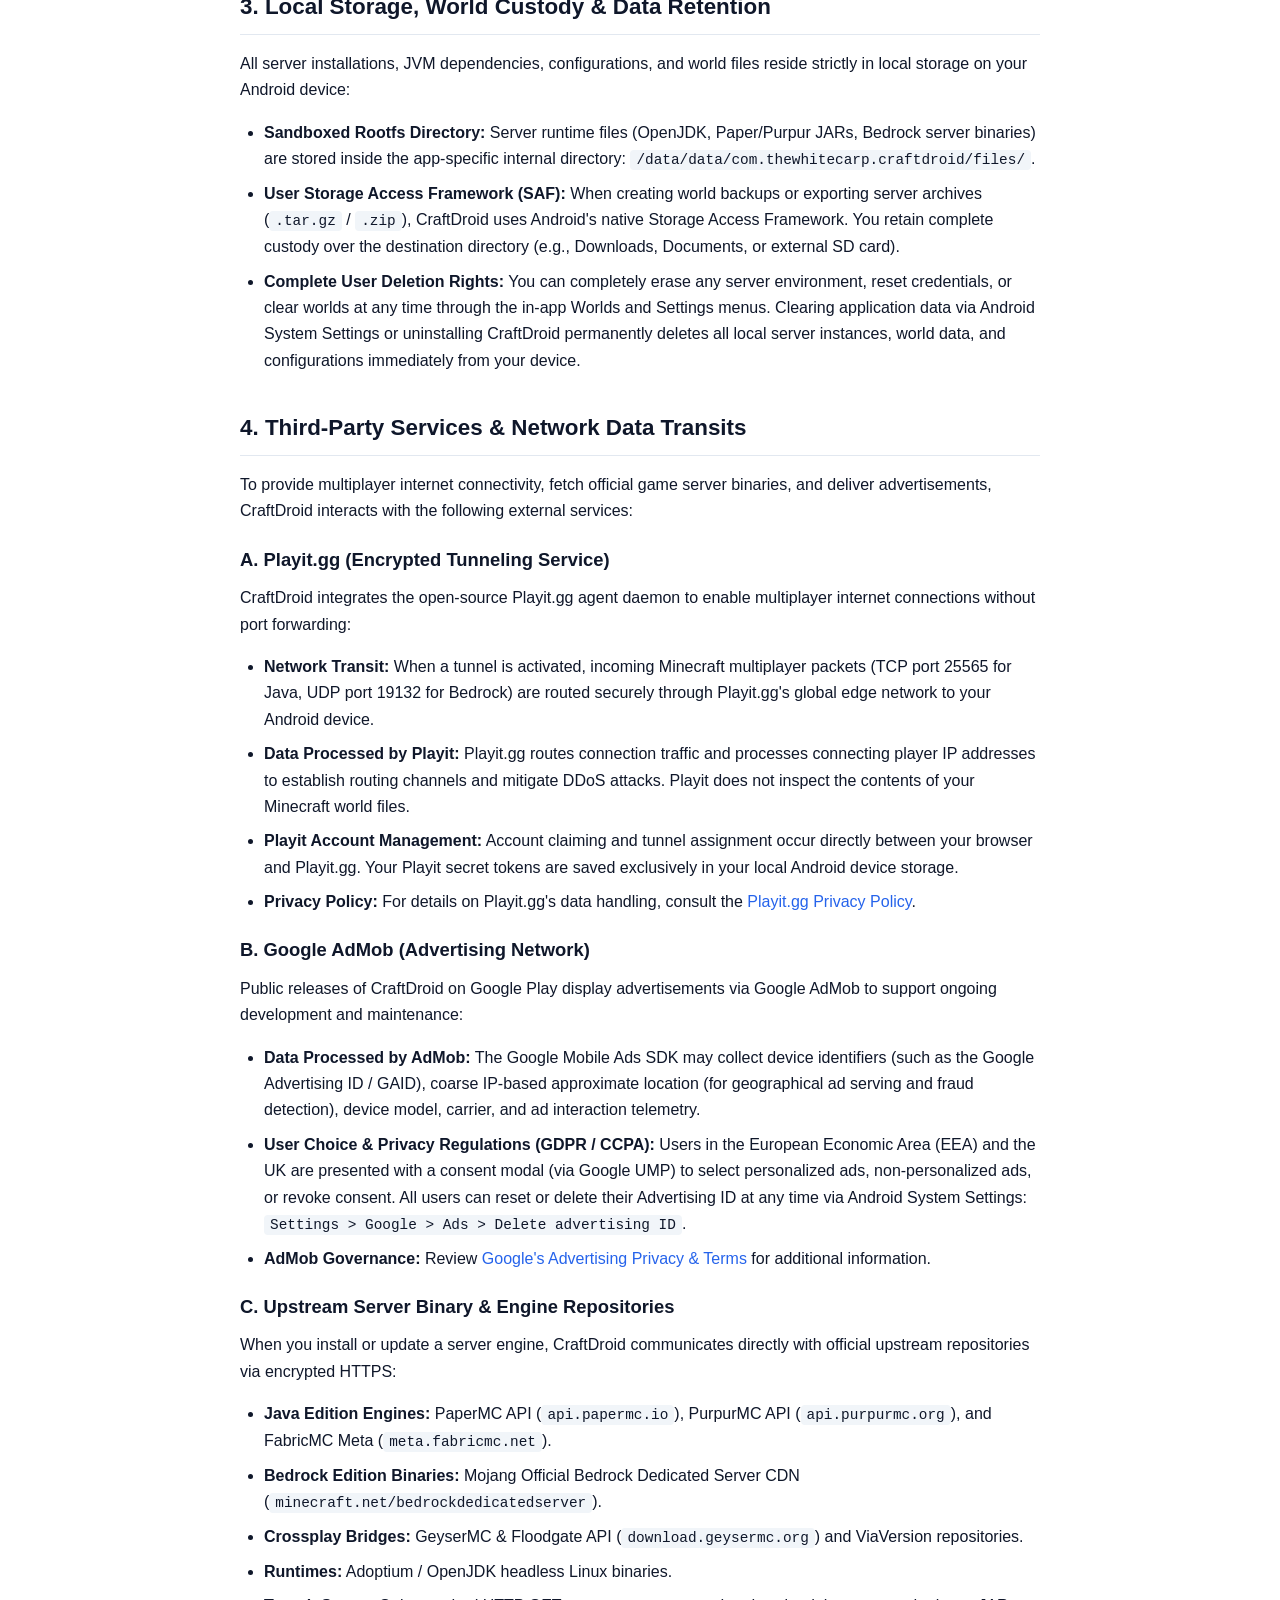
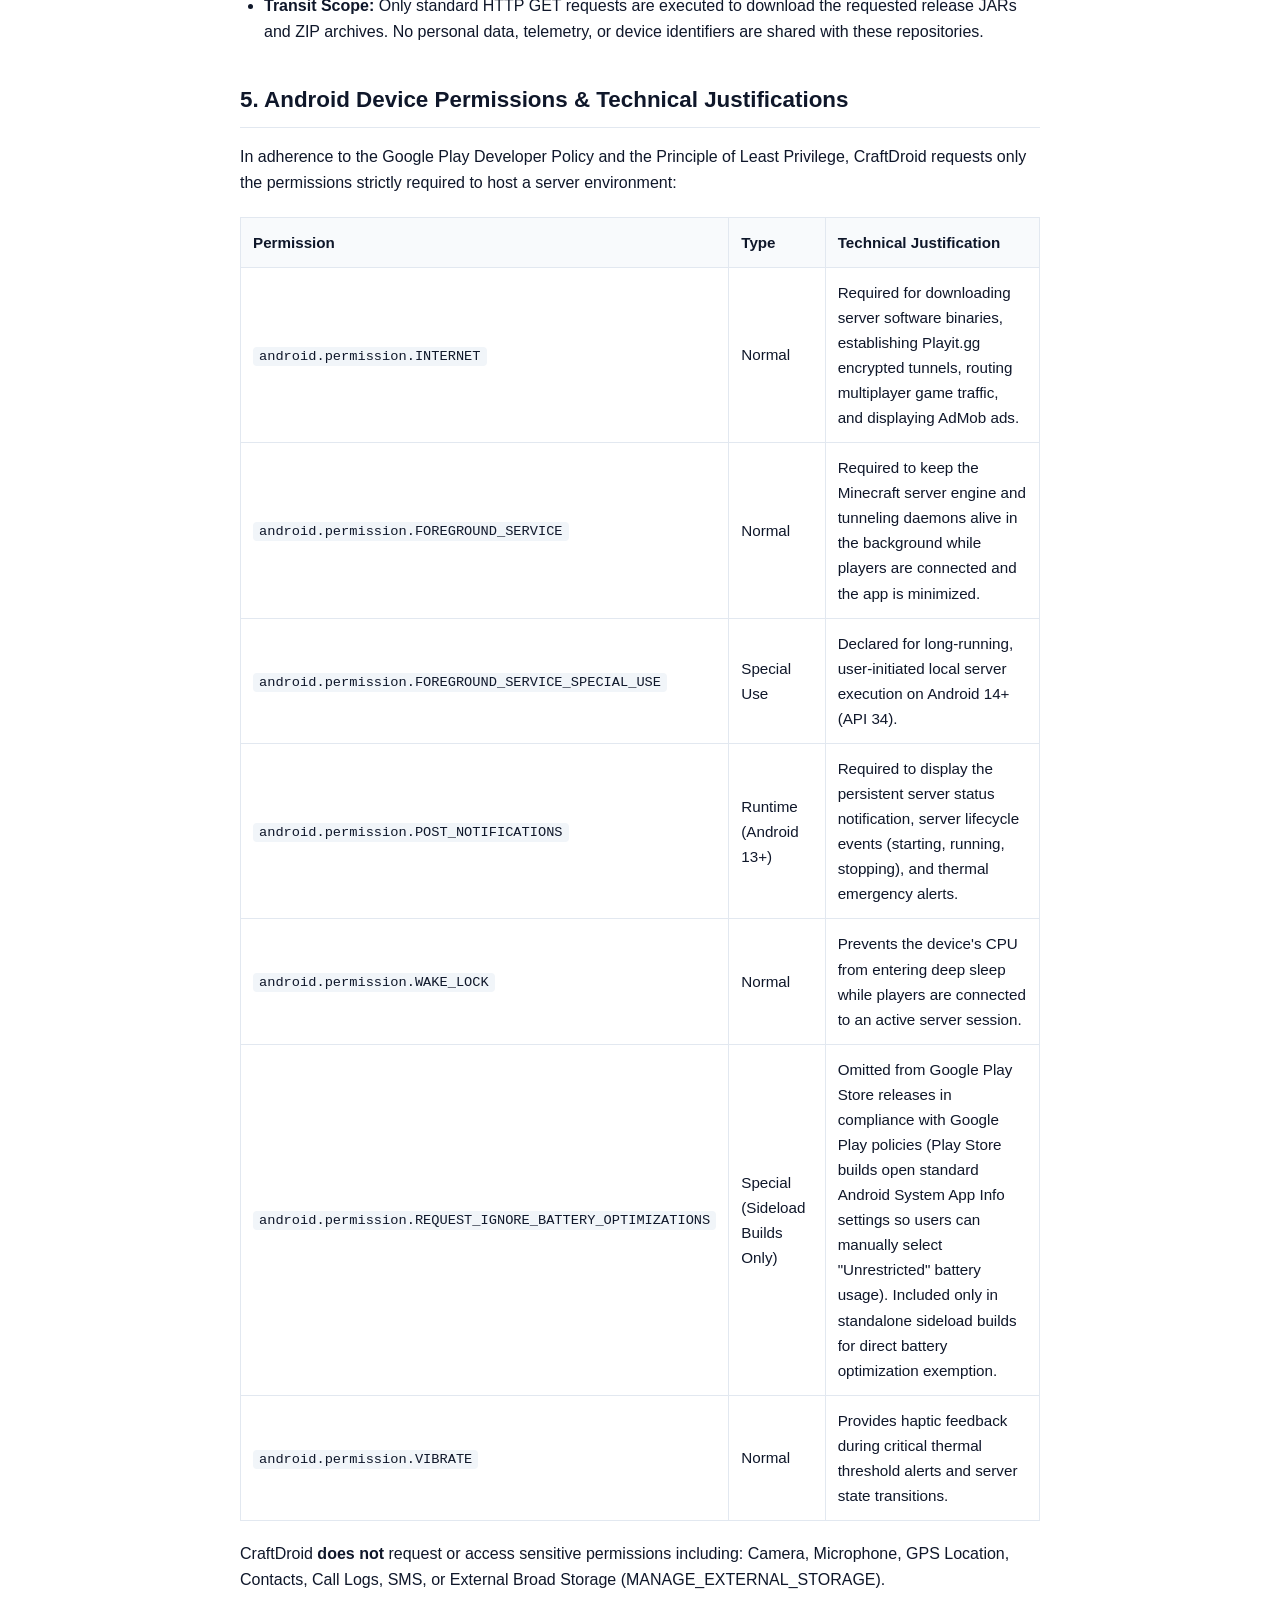
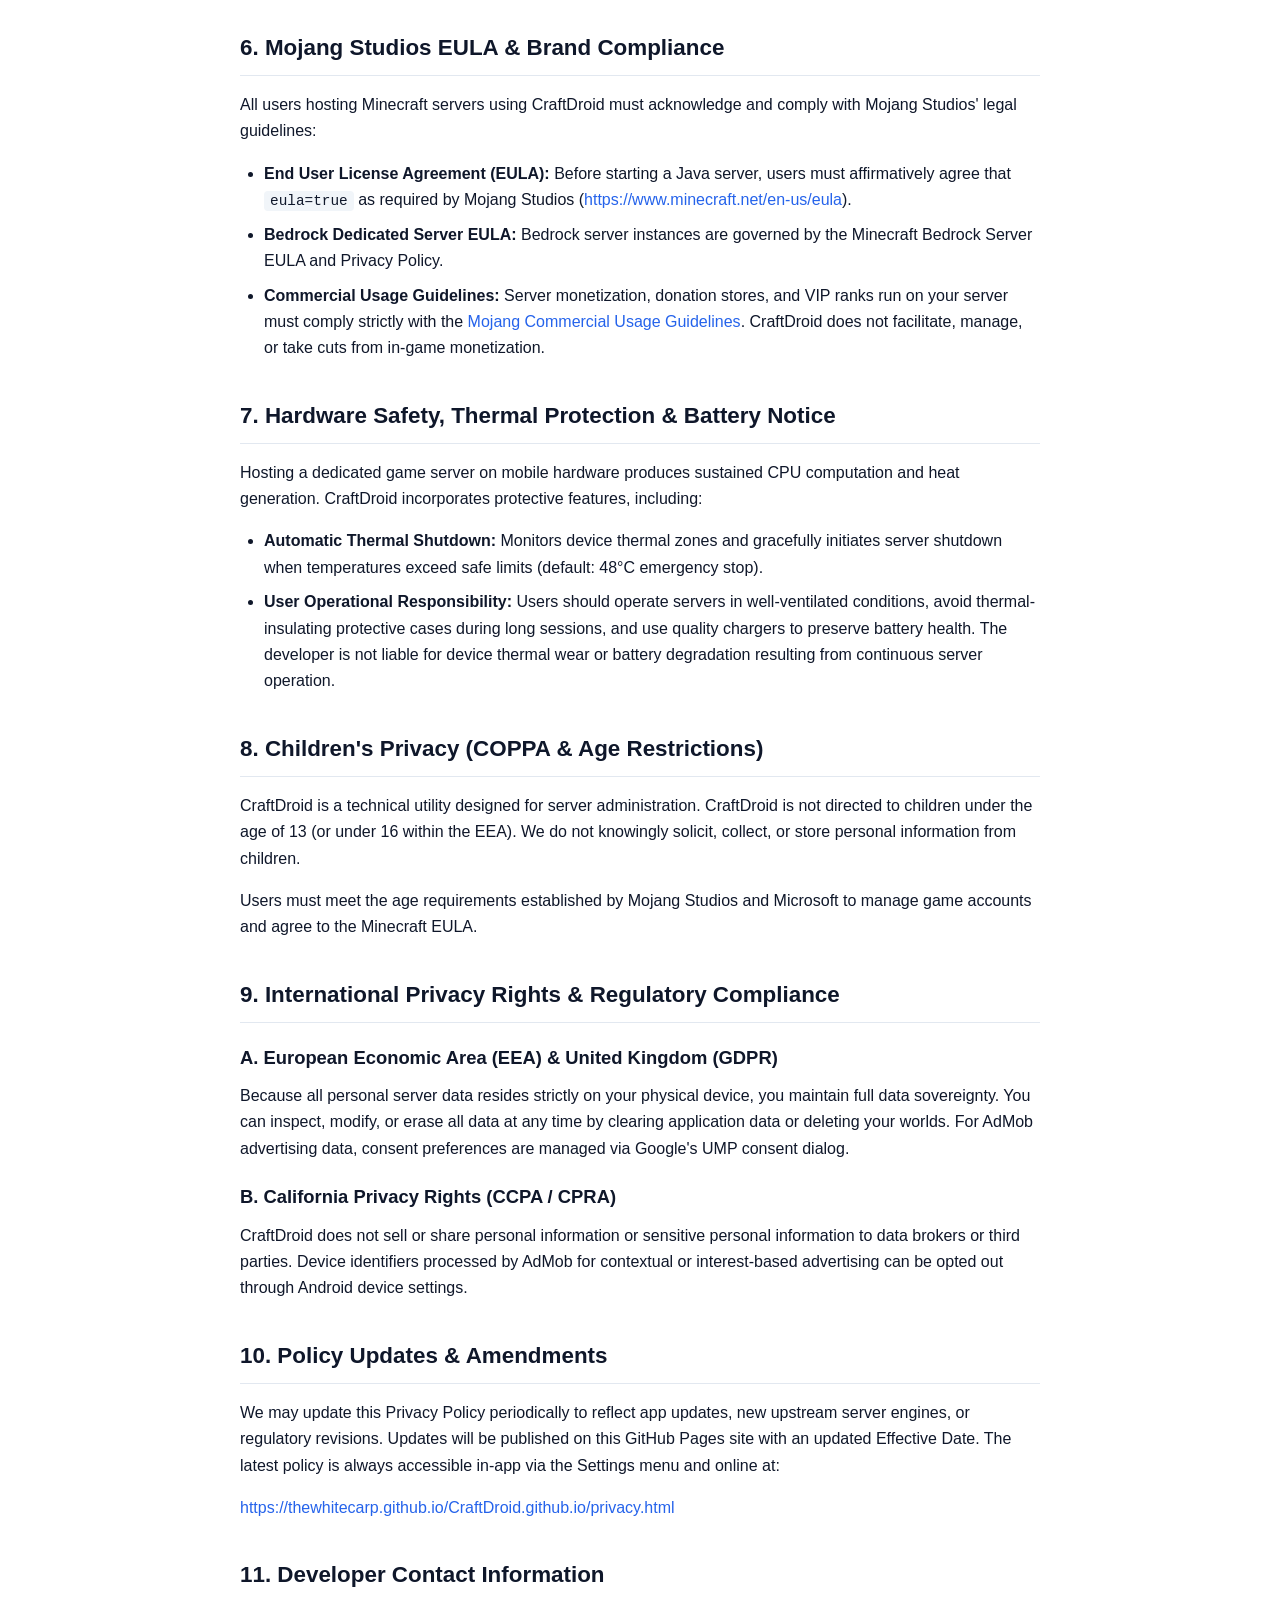
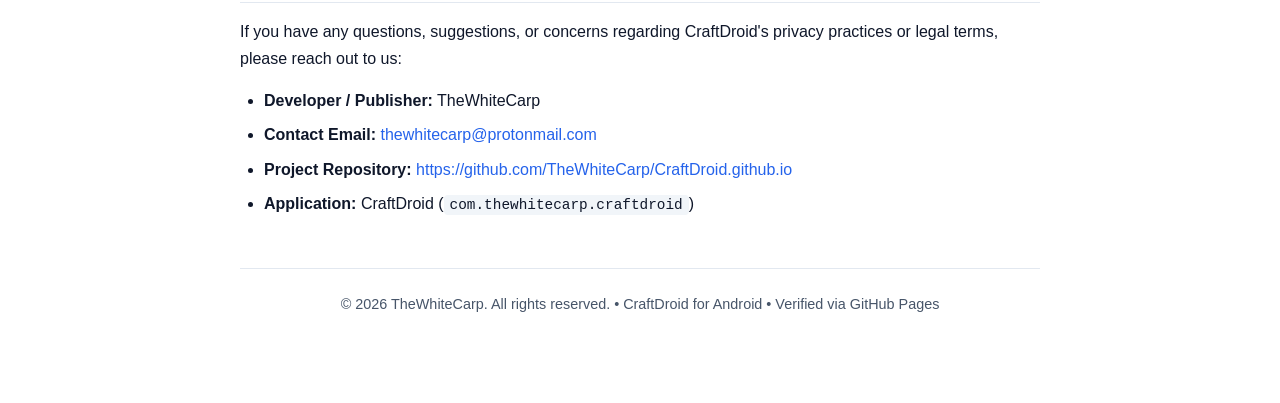
==== commit a2f4c286: "Sync docs/ and doc/ with updated Privacy Policy, Terms, and Package ID (com.thewhitecarp.craftdroid)" ====
--- a/doc/index.html
+++ b/doc/index.html
@@ -251,9 +251,9 @@
     <h1>Privacy Policy for CraftDroid</h1>
     <div class="meta">
       <strong>Application Name:</strong> CraftDroid &bull; 
-      <strong>Package ID:</strong> <code>com.example.craftdroid</code> &bull; 
+      <strong>Package ID:</strong> <code>com.thewhitecarp.craftdroid</code> &bull; 
       <strong>Developer / Publisher:</strong> TheWhiteCarp &bull; 
-      <strong>Effective Date:</strong> September 27, 2026 &bull; 
+      <strong>Effective Date:</strong> September 27, 2026 (Last Updated: October 16, 2026) &bull; 
       <strong>Status:</strong> <span style="color: #16a34a; font-weight: 600;">Verified GitHub Pages Deployment</span>
     </div>
   </header>
@@ -291,7 +291,7 @@
       <h2>3. Local Storage, World Custody &amp; Data Retention</h2>
       <p>All server installations, JVM dependencies, configurations, and world files reside strictly in local storage on your Android device:</p>
       <ul>
-        <li><strong>Sandboxed Rootfs Directory:</strong> Server runtime files (OpenJDK, Paper/Purpur JARs, Bedrock server binaries) are stored inside the app-specific internal directory: <code>/data/data/com.example.craftdroid/files/</code>.</li>
+        <li><strong>Sandboxed Rootfs Directory:</strong> Server runtime files (OpenJDK, Paper/Purpur JARs, Bedrock server binaries) are stored inside the app-specific internal directory: <code>/data/data/com.thewhitecarp.craftdroid/files/</code>.</li>
         <li><strong>User Storage Access Framework (SAF):</strong> When creating world backups or exporting server archives (<code>.tar.gz</code> / <code>.zip</code>), CraftDroid uses Android's native Storage Access Framework. You retain complete custody over the destination directory (e.g., Downloads, Documents, or external SD card).</li>
         <li><strong>Complete User Deletion Rights:</strong> You can completely erase any server environment, reset credentials, or clear worlds at any time through the in-app Worlds and Settings menus. Clearing application data via Android System Settings or uninstalling CraftDroid permanently deletes all local server instances, world data, and configurations immediately from your device.</li>
       </ul>
@@ -368,8 +368,8 @@
           </tr>
           <tr>
             <td><code>android.permission.REQUEST_IGNORE_BATTERY_OPTIMIZATIONS</code></td>
-            <td>Special</td>
-            <td>Allows users to exempt CraftDroid from aggressive OEM background task killers, preventing premature server crashes.</td>
+            <td>Special (Sideload Builds Only)</td>
+            <td>Omitted from Google Play Store releases in compliance with Google Play policies (Play Store builds open standard Android System App Info settings so users can manually select "Unrestricted" battery usage). Included only in standalone sideload builds for direct battery optimization exemption.</td>
           </tr>
           <tr>
             <td><code>android.permission.VIBRATE</code></td>
@@ -428,7 +428,7 @@
         <li><strong>Developer / Publisher:</strong> TheWhiteCarp</li>
         <li><strong>Contact Email:</strong> <a href="mailto:thewhitecarp@protonmail.com">thewhitecarp@protonmail.com</a></li>
         <li><strong>Project Repository:</strong> <a href="https://github.com/TheWhiteCarp/CraftDroid.github.io" target="_blank" rel="noopener">https://github.com/TheWhiteCarp/CraftDroid.github.io</a></li>
-        <li><strong>Application:</strong> CraftDroid (<code>com.example.craftdroid</code>)</li>
+        <li><strong>Application:</strong> CraftDroid (<code>com.thewhitecarp.craftdroid</code>)</li>
       </ul>
     </section>
   </main>
